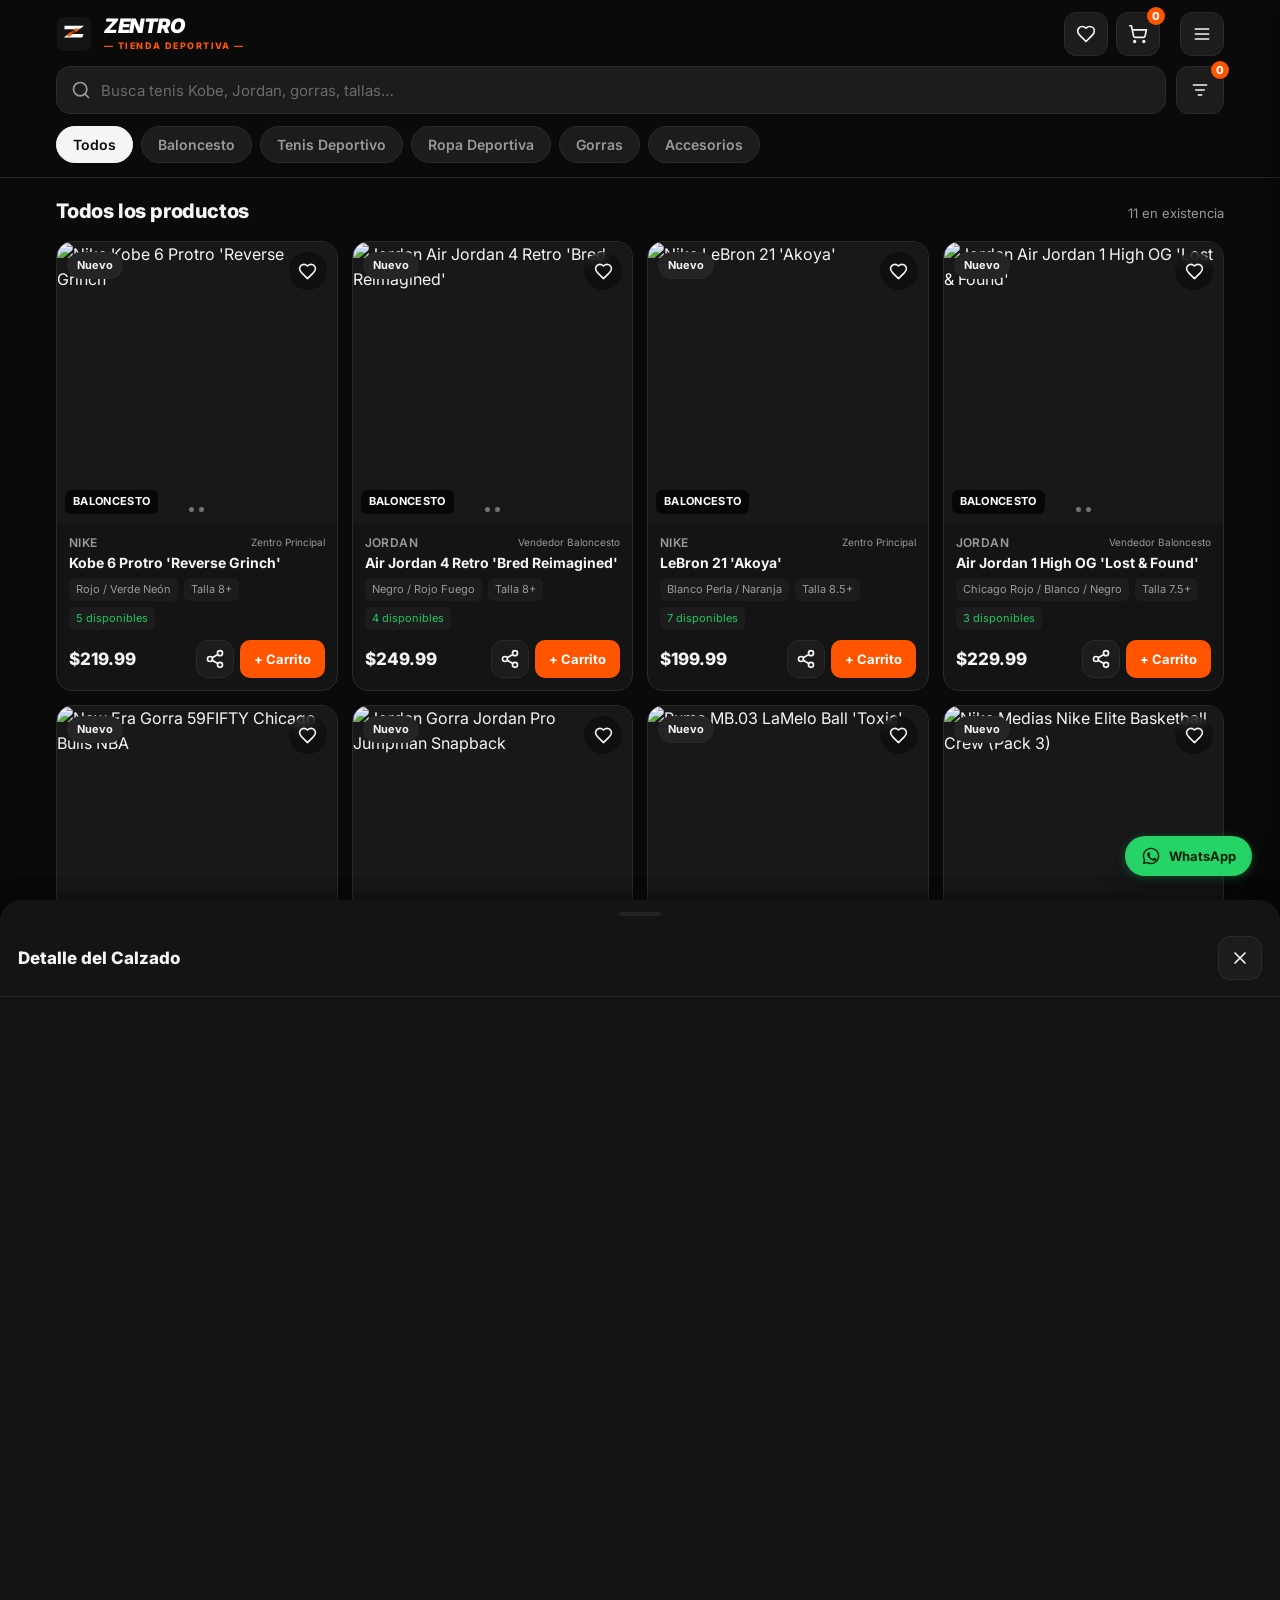
==== index.html @ 50f33f51 "Add files via upload" ====
<!DOCTYPE html>
<html lang="es" class="bg-background">
  <head>
    <meta charset="UTF-8" />
    <meta name="viewport" content="width=device-width, initial-scale=1, viewport-fit=cover" />
    <meta name="theme-color" content="#0a0a0a" />
    <meta name="description" content="ZENTRO - Tienda Deportiva oficial. Tenis de baloncesto, tenis deportivos, gorras originales y ropa atlética." />
    <title>ZENTRO · Tienda Deportiva</title>

    <link rel="manifest" href="manifest.json" />
    <link rel="apple-touch-icon" href="icons/icon-192.png" />
    <link rel="preconnect" href="https://fonts.googleapis.com" />
    <link rel="preconnect" href="https://fonts.gstatic.com" crossorigin />
    <link
      href="https://fonts.googleapis.com/css2?family=Inter:wght@400;500;600;700;800;900&display=swap"
      rel="stylesheet"
    />
    <link rel="stylesheet" href="css/styles.css" />
  </head>
  <body>
    <!-- ===================== HEADER ===================== -->
    <header class="header">
      <div class="header__top">
        <!-- Logo ZENTRO con icono Z de baloncesto -->
        <a class="logo-zentro" href="index.html" aria-label="ZENTRO Inicio">
          <div class="logo-zentro-icon">
            <svg width="34" height="34" viewBox="0 0 100 100">
              <rect width="100" height="100" rx="18" fill="#141414"/>
              <path d="M 22 26 L 80 26 L 46 50 L 78 50 L 74 60 L 20 60 L 52 36 L 22 36 Z" fill="#ffffff" />
              <path d="M 36 58 L 68 34 L 54 34 L 28 54 Z" fill="#ff5500" />
              <circle cx="48" cy="44" r="5" fill="none" stroke="#000" stroke-width="1.8"/>
              <line x1="43" y1="44" x2="53" y2="44" stroke="#000" stroke-width="1.8"/>
            </svg>
          </div>
          <div class="logo-zentro-text">
            <span class="logo-zentro-title">ZENTRO</span>
            <span class="logo-zentro-sub">— TIENDA DEPORTIVA —</span>
          </div>
        </a>

        <div class="header__spacer"></div>

        <!-- Accesos visibles en desktop -->
        <div class="desktop-actions">
          <button class="icon-btn" data-open="favorites" aria-label="Favoritos">
            <svg viewBox="0 0 24 24" fill="none" stroke="currentColor" stroke-width="2" stroke-linecap="round" stroke-linejoin="round"><path d="M19 14c1.49-1.46 3-3.21 3-5.5A5.5 5.5 0 0 0 16.5 3c-1.76 0-3 .5-4.5 2-1.5-1.5-2.74-2-4.5-2A5.5 5.5 0 0 0 2 8.5c0 2.29 1.5 4.04 3 5.5l7 7Z"/></svg>
          </button>
          <button class="icon-btn" data-open="cart" aria-label="Carrito" style="position:relative">
            <svg viewBox="0 0 24 24" fill="none" stroke="currentColor" stroke-width="2" stroke-linecap="round" stroke-linejoin="round"><circle cx="8" cy="21" r="1"/><circle cx="19" cy="21" r="1"/><path d="M2.05 2.05h2l2.66 12.42a2 2 0 0 0 2 1.58h9.78a2 2 0 0 0 1.95-1.57l1.65-7.43H5.12"/></svg>
            <span class="badge-count" data-cart-badge hidden>0</span>
          </button>
        </div>
        <button class="icon-btn" data-open="menu" aria-label="Abrir menú" style="margin-left:8px">
          <svg viewBox="0 0 24 24" fill="none" stroke="currentColor" stroke-width="2" stroke-linecap="round"><path d="M4 6h16M4 12h16M4 18h16"/></svg>
        </button>
      </div>

      <!-- Buscador + filtros -->
      <div class="search">
        <div class="search__box">
          <svg viewBox="0 0 24 24" fill="none" stroke="currentColor" stroke-width="2" stroke-linecap="round"><circle cx="11" cy="11" r="8"/><path d="m21 21-4.3-4.3"/></svg>
          <input
            id="search-input"
            type="search"
            placeholder="Busca tenis Kobe, Jordan, gorras, tallas…"
            autocomplete="off"
          />
        </div>
        <button class="icon-btn filter-btn" data-open="filters" aria-label="Filtros">
          <svg viewBox="0 0 24 24" fill="none" stroke="currentColor" stroke-width="2" stroke-linecap="round" stroke-linejoin="round"><path d="M4 6h16M7 12h10M10 18h4"/></svg>
          <span class="badge-count" data-filter-badge hidden>0</span>
        </button>
      </div>

      <!-- Categorías horizontales -->
      <nav class="categories hide-scroll" id="categories" aria-label="Categorías"></nav>
    </header>

    <!-- ===================== CONTENIDO ===================== -->
    <main class="main">
      <!-- Vista: catálogo -->
      <section class="view active" id="view-home">
        <div class="section-head">
          <h2 id="grid-title">Todos los productos</h2>
          <span class="count" id="grid-count"></span>
        </div>
        <div class="grid" id="product-grid"></div>
      </section>

      <!-- Vista: favoritos -->
      <section class="view" id="view-favorites">
        <div class="section-head"><h2>Tus favoritos</h2></div>
        <div class="grid" id="favorites-grid"></div>
      </section>

      <!-- Vista: contacto / perfil -->
      <section class="view" id="view-profile">
        <div class="page-info">
          <h2>Atención al Cliente</h2>
          <p>En ZENTRO coordinas tus pedidos y consultas directamente con nuestros vendedores autorizados por WhatsApp.</p>
          <div class="side-menu__profile" style="border:1px solid var(--border);border-radius:var(--radius);margin-top:20px">
            <span class="avatar"><svg viewBox="0 0 24 24" fill="none" stroke="currentColor" stroke-width="2"><circle cx="12" cy="8" r="4"/><path d="M4 20c0-4 3.5-6 8-6s8 2 8 6"/></svg></span>
            <div><b>ZENTRO Oficial</b><br /><small style="color:var(--text-muted)">Atención inmediata</small></div>
          </div>
          <div style="margin-top:20px">
            <button class="btn-whatsapp" id="profile-direct-wa" style="width:100%">
              <svg viewBox="0 0 24 24"><path d="M12.04 2C6.58 2 2.13 6.45 2.13 11.91C2.13 13.66 2.59 15.36 3.45 16.86L2.05 22L7.3 20.62C8.75 21.41 10.38 21.83 12.04 21.83C17.5 21.83 21.95 17.38 21.95 11.92C21.95 9.27 20.92 6.78 19.05 4.91C17.18 3.03 14.69 2 12.04 2M12.05 3.67C14.25 3.67 16.31 4.53 17.87 6.09C19.42 7.65 20.28 9.72 20.28 11.92C20.28 16.46 16.58 20.15 12.04 20.15C10.56 20.15 9.11 19.76 7.85 19L7.55 18.83L4.43 19.65L5.26 16.61L5.06 16.29C4.24 14.99 3.8 13.47 3.8 11.91C3.81 7.37 7.5 3.67 12.05 3.67M9.05 7.42C8.86 7.42 8.56 7.49 8.31 7.76C8.06 8.04 7.34 8.71 7.34 10.07C7.34 11.43 8.33 12.75 8.47 12.94C8.61 13.12 10.42 15.92 13.18 17.11C13.84 17.4 14.35 17.57 14.75 17.7C15.41 17.91 16.02 17.88 16.5 17.81C17.03 17.73 18.14 17.14 18.37 16.49C18.6 15.84 18.6 15.29 18.53 15.17C18.46 15.05 18.27 14.99 17.99 14.85C17.71 14.71 16.34 14.04 16.09 13.95C15.84 13.86 15.65 13.81 15.46 14.09C15.27 14.37 14.74 14.99 14.58 15.17C14.42 15.36 14.26 15.38 13.98 15.24C13.7 15.1 12.8 14.81 11.74 13.86C10.91 13.12 10.35 12.21 10.21 11.93C10.07 11.65 10.2 11.5 10.34 11.36C10.46 11.24 10.61 11.04 10.75 10.88C10.89 10.72 10.94 10.6 11.03 10.42C11.12 10.24 11.07 10.07 11.01 9.93C10.94 9.79 10.39 8.44 10.15 7.89C9.93 7.35 9.7 7.42 9.53 7.41C9.37 7.41 9.21 7.42 9.05 7.42Z"/></svg>
              Escribir al WhatsApp Principal
            </button>
          </div>
        </div>
      </section>

      <!-- Vista: página informativa -->
      <section class="view" id="view-page">
        <div class="page-info" id="page-content"></div>
      </section>
    </main>

    <!-- Botón flotante de WhatsApp -->
    <a href="#" class="whatsapp-float" id="global-wa-float" aria-label="Escribir por WhatsApp">
      <svg viewBox="0 0 24 24"><path d="M12.04 2C6.58 2 2.13 6.45 2.13 11.91C2.13 13.66 2.59 15.36 3.45 16.86L2.05 22L7.3 20.62C8.75 21.41 10.38 21.83 12.04 21.83C17.5 21.83 21.95 17.38 21.95 11.92C21.95 9.27 20.92 6.78 19.05 4.91C17.18 3.03 14.69 2 12.04 2M12.05 3.67C14.25 3.67 16.31 4.53 17.87 6.09C19.42 7.65 20.28 9.72 20.28 11.92C20.28 16.46 16.58 20.15 12.04 20.15C10.56 20.15 9.11 19.76 7.85 19L7.55 18.83L4.43 19.65L5.26 16.61L5.06 16.29C4.24 14.99 3.8 13.47 3.8 11.91C3.81 7.37 7.5 3.67 12.05 3.67M9.05 7.42C8.86 7.42 8.56 7.49 8.31 7.76C8.06 8.04 7.34 8.71 7.34 10.07C7.34 11.43 8.33 12.75 8.47 12.94C8.61 13.12 10.42 15.92 13.18 17.11C13.84 17.4 14.35 17.57 14.75 17.7C15.41 17.91 16.02 17.88 16.5 17.81C17.03 17.73 18.14 17.14 18.37 16.49C18.6 15.84 18.6 15.29 18.53 15.17C18.46 15.05 18.27 14.99 17.99 14.85C17.71 14.71 16.34 14.04 16.09 13.95C15.84 13.86 15.65 13.81 15.46 14.09C15.27 14.37 14.74 14.99 14.58 15.17C14.42 15.36 14.26 15.38 13.98 15.24C13.7 15.1 12.8 14.81 11.74 13.86C10.91 13.12 10.35 12.21 10.21 11.93C10.07 11.65 10.2 11.5 10.34 11.36C10.46 11.24 10.61 11.04 10.75 10.88C10.89 10.72 10.94 10.6 11.03 10.42C11.12 10.24 11.07 10.07 11.01 9.93C10.94 9.79 10.39 8.44 10.15 7.89C9.93 7.35 9.7 7.42 9.53 7.41C9.37 7.41 9.21 7.42 9.05 7.42Z"/></svg>
      <span>WhatsApp</span>
    </a>

    <!-- ===================== BOTTOM NAV (móvil) ===================== -->
    <nav class="bottom-nav" aria-label="Navegación inferior">
      <button class="active" data-nav="home"><svg viewBox="0 0 24 24" fill="none" stroke="currentColor" stroke-width="2" stroke-linecap="round" stroke-linejoin="round"><path d="m3 10 9-7 9 7v9a2 2 0 0 1-2 2H5a2 2 0 0 1-2-2Z"/><path d="M9 21V12h6v9"/></svg>Inicio</button>
      <button data-nav="favorites"><svg viewBox="0 0 24 24" fill="none" stroke="currentColor" stroke-width="2" stroke-linecap="round" stroke-linejoin="round"><path d="M19 14c1.49-1.46 3-3.21 3-5.5A5.5 5.5 0 0 0 16.5 3c-1.76 0-3 .5-4.5 2-1.5-1.5-2.74-2-4.5-2A5.5 5.5 0 0 0 2 8.5c0 2.29 1.5 4.04 3 5.5l7 7Z"/></svg>Favoritos</button>
      <button data-nav="cart" style="position:relative"><svg viewBox="0 0 24 24" fill="none" stroke="currentColor" stroke-width="2" stroke-linecap="round" stroke-linejoin="round"><circle cx="8" cy="21" r="1"/><circle cx="19" cy="21" r="1"/><path d="M2.05 2.05h2l2.66 12.42a2 2 0 0 0 2 1.58h9.78a2 2 0 0 0 1.95-1.57l1.65-7.43H5.12"/></svg>Carrito<span class="badge-count" data-cart-badge hidden>0</span></button>
      <button data-nav="profile"><svg viewBox="0 0 24 24" fill="none" stroke="currentColor" stroke-width="2" stroke-linecap="round" stroke-linejoin="round"><circle cx="12" cy="8" r="4"/><path d="M4 20c0-4 3.5-6 8-6s8 2 8 6"/></svg>Contacto</button>
      <button data-nav="menu"><svg viewBox="0 0 24 24" fill="none" stroke="currentColor" stroke-width="2" stroke-linecap="round"><path d="M4 6h16M4 12h16M4 18h16"/></svg>Más</button>
    </nav>

    <!-- ===================== OVERLAY + PANELES ===================== -->
    <div class="overlay" data-overlay></div>

    <!-- Menú lateral -->
    <aside class="drawer drawer--left" id="drawer-menu" aria-label="Menú lateral">
      <div class="side-menu__profile">
        <span class="avatar" style="background:#000;border:1px solid var(--border)">
          <svg width="24" height="24" viewBox="0 0 100 100">
            <path d="M 22 26 L 80 26 L 46 50 L 78 50 L 74 60 L 20 60 L 52 36 L 22 36 Z" fill="#ffffff" />
            <path d="M 36 58 L 68 34 L 54 34 L 28 54 Z" fill="#ff5500" />
          </svg>
        </span>
        <div><b>ZENTRO</b><br /><small style="color:var(--text-muted)">Tienda Deportiva Original</small></div>
      </div>
      <ul class="side-menu__list" id="side-menu-list"></ul>
    </aside>

    <!-- Carrito -->
    <aside class="drawer drawer--right" id="drawer-cart" aria-label="Carrito">
      <div class="panel-head">
        <h3>Tu Carrito</h3>
        <button class="icon-btn" data-close aria-label="Cerrar"><svg viewBox="0 0 24 24" fill="none" stroke="currentColor" stroke-width="2" stroke-linecap="round"><path d="M18 6 6 18M6 6l12 12"/></svg></button>
      </div>
      <div class="panel-body" id="cart-body"></div>
      <div class="panel-foot" style="flex-direction:column;gap:12px" id="cart-foot" hidden>
        <div class="cart-total"><span>Total</span><span id="cart-total">$0.00</span></div>
        <button class="btn-whatsapp" style="width:100%" id="checkout-btn">
          <svg viewBox="0 0 24 24"><path d="M12.04 2C6.58 2 2.13 6.45 2.13 11.91C2.13 13.66 2.59 15.36 3.45 16.86L2.05 22L7.3 20.62C8.75 21.41 10.38 21.83 12.04 21.83C17.5 21.83 21.95 17.38 21.95 11.92C21.95 9.27 20.92 6.78 19.05 4.91C17.18 3.03 14.69 2 12.04 2M12.05 3.67C14.25 3.67 16.31 4.53 17.87 6.09C19.42 7.65 20.28 9.72 20.28 11.92C20.28 16.46 16.58 20.15 12.04 20.15C10.56 20.15 9.11 19.76 7.85 19L7.55 18.83L4.43 19.65L5.26 16.61L5.06 16.29C4.24 14.99 3.8 13.47 3.8 11.91C3.81 7.37 7.5 3.67 12.05 3.67M9.05 7.42C8.86 7.42 8.56 7.49 8.31 7.76C8.06 8.04 7.34 8.71 7.34 10.07C7.34 11.43 8.33 12.75 8.47 12.94C8.61 13.12 10.42 15.92 13.18 17.11C13.84 17.4 14.35 17.57 14.75 17.7C15.41 17.91 16.02 17.88 16.5 17.81C17.03 17.73 18.14 17.14 18.37 16.49C18.6 15.84 18.6 15.29 18.53 15.17C18.46 15.05 18.27 14.99 17.99 14.85C17.71 14.71 16.34 14.04 16.09 13.95C15.84 13.86 15.65 13.81 15.46 14.09C15.27 14.37 14.74 14.99 14.58 15.17C14.42 15.36 14.26 15.38 13.98 15.24C13.7 15.1 12.8 14.81 11.74 13.86C10.91 13.12 10.35 12.21 10.21 11.93C10.07 11.65 10.2 11.5 10.34 11.36C10.46 11.24 10.61 11.04 10.75 10.88C10.89 10.72 10.94 10.6 11.03 10.42C11.12 10.24 11.07 10.07 11.01 9.93C10.94 9.79 10.39 8.44 10.15 7.89C9.93 7.35 9.7 7.42 9.53 7.41C9.37 7.41 9.21 7.42 9.05 7.42Z"/></svg>
          Pedir por WhatsApp
        </button>
      </div>
    </aside>

    <!-- ===================== SHEET CHECKOUT WHATSAPP ===================== -->
    <section class="sheet" id="sheet-checkout" aria-label="Confirmar pedido por WhatsApp" style="height:90vh">
      <div class="sheet__handle"></div>
      <div class="panel-head">
        <h3>Finalizar pedido por WhatsApp</h3>
        <button class="icon-btn" data-close aria-label="Cerrar"><svg viewBox="0 0 24 24" fill="none" stroke="currentColor" stroke-width="2" stroke-linecap="round"><path d="M18 6 6 18M6 6l12 12"/></svg></button>
      </div>
      <div class="panel-body checkout-modal">
        <p style="color:var(--text-muted);font-size:13px;margin-bottom:16px">
          Se abrirá el WhatsApp del vendedor asignado con el detalle del tenis, tu talla y el precio total.
        </p>

        <!-- Resumen del pedido -->
        <div class="checkout-summary-box" id="checkout-summary-box"></div>

        <!-- Datos del cliente -->
        <div class="checkout-section">
          <h4>Tu Nombre Completo</h4>
          <input class="checkout-input" id="checkout-customer-name" placeholder="Ej. Carlos Martínez" />
        </div>

        <!-- Método de entrega -->
        <div class="checkout-section">
          <h4>Método de Entrega</h4>
          <div class="checkout-radio-group">
            <div class="checkout-radio-card active" data-delivery="Envío a domicilio">
              <b>🚚 Envío a domicilio</b>
              <small>Recíbelo en tu dirección</small>
            </div>
            <div class="checkout-radio-card" data-delivery="Retiro en persona">
              <b>📍 Recoger en persona</b>
              <small>Punto acordado</small>
            </div>
          </div>
        </div>

        <!-- Dirección de entrega -->
        <div class="checkout-section" id="checkout-address-section">
          <h4>Dirección o Ciudad de Entrega</h4>
          <input class="checkout-input" id="checkout-customer-address" placeholder="Ej. Santo Domingo, Sector..." />
        </div>

        <!-- Método de pago -->
        <div class="checkout-section">
          <h4>Método de Pago Preferido</h4>
          <div class="checkout-radio-group">
            <div class="checkout-radio-card active" data-payment="Transferencia / Depósito bancario">
              <b>🏦 Transferencia</b>
              <small>El vendedor te envía cuenta</small>
            </div>
            <div class="checkout-radio-card" data-payment="Efectivo al recibir">
              <b>💵 Efectivo</b>
              <small>Al momento de la entrega</small>
            </div>
          </div>
        </div>

        <!-- Notas adicionales -->
        <div class="checkout-section">
          <h4>Notas o Preguntas para el Vendedor</h4>
          <input class="checkout-input" id="checkout-customer-notes" placeholder="Ej. ¿Tienen disponible para entrega hoy?" />
        </div>

        <!-- Botones de acción -->
        <div style="display:flex;flex-direction:column;gap:10px;margin-top:20px">
          <button class="btn-whatsapp" style="width:100%" id="confirm-whatsapp-order-btn">
            <svg viewBox="0 0 24 24"><path d="M12.04 2C6.58 2 2.13 6.45 2.13 11.91C2.13 13.66 2.59 15.36 3.45 16.86L2.05 22L7.3 20.62C8.75 21.41 10.38 21.83 12.04 21.83C17.5 21.83 21.95 17.38 21.95 11.92C21.95 9.27 20.92 6.78 19.05 4.91C17.18 3.03 14.69 2 12.04 2M12.05 3.67C14.25 3.67 16.31 4.53 17.87 6.09C19.42 7.65 20.28 9.72 20.28 11.92C20.28 16.46 16.58 20.15 12.04 20.15C10.56 20.15 9.11 19.76 7.85 19L7.55 18.83L4.43 19.65L5.26 16.61L5.06 16.29C4.24 14.99 3.8 13.47 3.8 11.91C3.81 7.37 7.5 3.67 12.05 3.67M9.05 7.42C8.86 7.42 8.56 7.49 8.31 7.76C8.06 8.04 7.34 8.71 7.34 10.07C7.34 11.43 8.33 12.75 8.47 12.94C8.61 13.12 10.42 15.92 13.18 17.11C13.84 17.4 14.35 17.57 14.75 17.7C15.41 17.91 16.02 17.88 16.5 17.81C17.03 17.73 18.14 17.14 18.37 16.49C18.6 15.84 18.6 15.29 18.53 15.17C18.46 15.05 18.27 14.99 17.99 14.85C17.71 14.71 16.34 14.04 16.09 13.95C15.84 13.86 15.65 13.81 15.46 14.09C15.27 14.37 14.74 14.99 14.58 15.17C14.42 15.36 14.26 15.38 13.98 15.24C13.7 15.1 12.8 14.81 11.74 13.86C10.91 13.12 10.35 12.21 10.21 11.93C10.07 11.65 10.2 11.5 10.34 11.36C10.46 11.24 10.61 11.04 10.75 10.88C10.89 10.72 10.94 10.6 11.03 10.42C11.12 10.24 11.07 10.07 11.01 9.93C10.94 9.79 10.39 8.44 10.15 7.89C9.93 7.35 9.7 7.42 9.53 7.41C9.37 7.41 9.21 7.42 9.05 7.42Z"/></svg>
            Abrir chat y Enviar Pedido a WhatsApp
          </button>
          <button class="btn-ghost" style="width:100%" id="quick-whatsapp-order-btn">
            Saltar formulario e ir directo a WhatsApp
          </button>
        </div>
      </div>
    </section>

    <!-- Filtros -->
    <section class="sheet" id="sheet-filters" aria-label="Filtros">
      <div class="sheet__handle"></div>
      <div class="panel-head">
        <h3>Filtros y orden</h3>
        <button class="icon-btn" data-close aria-label="Cerrar"><svg viewBox="0 0 24 24" fill="none" stroke="currentColor" stroke-width="2" stroke-linecap="round"><path d="M18 6 6 18M6 6l12 12"/></svg></button>
      </div>
      <div class="panel-body" id="filters-body"></div>
      <div class="panel-foot">
        <button class="btn-ghost" style="flex:1" id="clear-filters">Limpiar</button>
        <button class="btn-accent" style="flex:2" id="apply-filters">Ver resultados</button>
      </div>
    </section>

    <!-- Detalle de producto -->
    <section class="sheet" id="sheet-product" aria-label="Detalle del producto" style="height:92vh">
      <div class="sheet__handle"></div>
      <div class="panel-head">
        <h3>Detalle del Calzado</h3>
        <button class="icon-btn" data-close aria-label="Cerrar"><svg viewBox="0 0 24 24" fill="none" stroke="currentColor" stroke-width="2" stroke-linecap="round"><path d="M18 6 6 18M6 6l12 12"/></svg></button>
      </div>
      <div class="panel-body product-detail" id="product-detail" style="padding:0"></div>
    </section>

    <!-- Toast -->
    <div class="toast" id="toast"></div>

    <!-- Firebase SDK (Firestore en tiempo real) -->
    <script src="https://www.gstatic.com/firebasejs/10.12.0/firebase-app-compat.js"></script>
    <script src="https://www.gstatic.com/firebasejs/10.12.0/firebase-firestore-compat.js"></script>
    <script src="js/firebase.js"></script>
    <script src="js/data.js"></script>
    <script src="js/store.js"></script>
    <script src="js/app.js"></script>
  </body>
</html>
---- css/styles.css ----
/* ============================================================
   SportShop - Estilos principales
   Diseño: dark mode, mobile first, premium.
   Paleta: negro / blanco / gris + verde (solo acciones clave).
   ============================================================ */

/* -------------------- Tokens -------------------- */
:root {
  --bg: #0a0a0a;
  --surface: #141414;
  --surface-2: #1c1c1c;
  --surface-3: #242424;
  --border: #2a2a2a;
  --text: #f5f5f5;
  --text-muted: #9a9a9a;
  --text-dim: #6b6b6b;
  --accent: #22c55e;
  --accent-hover: #16a34a;
  --accent-ink: #04140a;
  --danger: #ef4444;
  --radius: 16px;
  --radius-sm: 10px;
  --shadow: 0 10px 30px rgba(0, 0, 0, 0.45);
  --header-h: 116px;
  --nav-h: 64px;
  --ease: cubic-bezier(0.22, 1, 0.36, 1);
}

/* -------------------- Reset -------------------- */
* {
  margin: 0;
  padding: 0;
  box-sizing: border-box;
}

html {
  background: var(--bg);
  -webkit-tap-highlight-color: transparent;
}

body {
  font-family: "Inter", system-ui, -apple-system, sans-serif;
  background: var(--bg);
  color: var(--text);
  line-height: 1.55;
  min-height: 100vh;
  overflow-x: hidden;
}

img {
  display: block;
  max-width: 100%;
}

button {
  font-family: inherit;
  cursor: pointer;
  border: none;
  background: none;
  color: inherit;
}

input,
select {
  font-family: inherit;
}

ul {
  list-style: none;
}

::-webkit-scrollbar {
  width: 8px;
  height: 8px;
}
::-webkit-scrollbar-thumb {
  background: var(--surface-3);
  border-radius: 8px;
}

/* -------------------- Utilidades -------------------- */
.hide-scroll {
  scrollbar-width: none;
}
.hide-scroll::-webkit-scrollbar {
  display: none;
}

.btn-accent {
  background: var(--accent);
  color: var(--accent-ink);
  font-weight: 700;
  border-radius: var(--radius-sm);
  padding: 14px 18px;
  transition: background 0.2s var(--ease), transform 0.1s var(--ease);
}
.btn-accent:hover {
  background: var(--accent-hover);
}
.btn-accent:active {
  transform: scale(0.98);
}

.btn-ghost {
  background: var(--surface-2);
  color: var(--text);
  border: 1px solid var(--border);
  border-radius: var(--radius-sm);
  padding: 13px 18px;
  font-weight: 600;
  transition: background 0.2s var(--ease);
}
.btn-ghost:hover {
  background: var(--surface-3);
}

.icon-btn {
  display: grid;
  place-items: center;
  width: 44px;
  height: 44px;
  border-radius: 12px;
  background: var(--surface-2);
  border: 1px solid var(--border);
  color: var(--text);
  transition: background 0.2s var(--ease);
}
.icon-btn:hover {
  background: var(--surface-3);
}
.icon-btn svg {
  width: 20px;
  height: 20px;
}

.badge-count {
  position: absolute;
  top: -6px;
  right: -6px;
  min-width: 18px;
  height: 18px;
  padding: 0 5px;
  background: var(--accent);
  color: var(--accent-ink);
  font-size: 11px;
  font-weight: 800;
  border-radius: 999px;
  display: grid;
  place-items: center;
}

/* -------------------- Header -------------------- */
.header {
  position: sticky;
  top: 0;
  z-index: 40;
  background: rgba(10, 10, 10, 0.9);
  backdrop-filter: blur(14px);
  border-bottom: 1px solid var(--border);
}
.header__top {
  display: flex;
  align-items: center;
  gap: 12px;
  padding: 12px 16px 10px;
}
.logo {
  display: flex;
  align-items: center;
  gap: 8px;
  font-weight: 800;
  letter-spacing: -0.02em;
  font-size: 19px;
}
.logo__mark {
  width: 30px;
  height: 30px;
  border-radius: 8px;
  background: var(--accent);
  display: grid;
  place-items: center;
}
.logo__mark svg {
  width: 18px;
  height: 18px;
  color: var(--accent-ink);
}
.logo span b {
  color: var(--accent);
}
.header__spacer {
  flex: 1;
}

.search {
  display: flex;
  align-items: center;
  gap: 10px;
  padding: 0 16px 12px;
}
.search__box {
  flex: 1;
  display: flex;
  align-items: center;
  gap: 10px;
  background: var(--surface-2);
  border: 1px solid var(--border);
  border-radius: 14px;
  padding: 0 14px;
  height: 48px;
  transition: border-color 0.2s var(--ease);
}
.search__box:focus-within {
  border-color: var(--accent);
}
.search__box svg {
  width: 20px;
  height: 20px;
  color: var(--text-muted);
  flex-shrink: 0;
}
.search__box input {
  flex: 1;
  background: none;
  border: none;
  color: var(--text);
  font-size: 15px;
  outline: none;
}
.search__box input::placeholder {
  color: var(--text-dim);
}
.filter-btn {
  position: relative;
  height: 48px;
  width: 48px;
  flex-shrink: 0;
}

/* -------------------- Categorías -------------------- */
.categories {
  display: flex;
  gap: 8px;
  overflow-x: auto;
  padding: 0 16px 14px;
}
.chip {
  flex-shrink: 0;
  padding: 9px 16px;
  border-radius: 999px;
  background: var(--surface-2);
  border: 1px solid var(--border);
  color: var(--text-muted);
  font-size: 14px;
  font-weight: 600;
  white-space: nowrap;
  transition: all 0.2s var(--ease);
}
.chip.active {
  background: var(--text);
  color: #0a0a0a;
  border-color: var(--text);
}

/* -------------------- Layout principal -------------------- */
.main {
  padding: 18px 16px calc(var(--nav-h) + 32px);
  max-width: 1200px;
  margin: 0 auto;
}
.section-head {
  display: flex;
  align-items: baseline;
  justify-content: space-between;
  margin-bottom: 14px;
}
.section-head h2 {
  font-size: 20px;
  font-weight: 800;
  letter-spacing: -0.01em;
}
.section-head .count {
  color: var(--text-muted);
  font-size: 13px;
}

/* -------------------- Grid de productos -------------------- */
.grid {
  display: grid;
  grid-template-columns: repeat(2, 1fr);
  gap: 14px;
}

.card {
  background: var(--surface);
  border: 1px solid var(--border);
  border-radius: var(--radius);
  overflow: hidden;
  transition: transform 0.25s var(--ease), border-color 0.25s var(--ease);
  animation: fade-up 0.45s var(--ease) both;
}
.card:hover {
  transform: translateY(-4px);
  border-color: #3a3a3a;
}
.card__media {
  position: relative;
  aspect-ratio: 1 / 1;
  background: var(--surface-2);
  overflow: hidden;
}
.card__track {
  display: flex;
  height: 100%;
  scroll-snap-type: x mandatory;
  overflow-x: auto;
}
.card__track > * {
  flex: 0 0 100%;
  scroll-snap-align: center;
}
.card__fav {
  position: absolute;
  top: 10px;
  right: 10px;
  width: 38px;
  height: 38px;
  border-radius: 999px;
  background: rgba(10, 10, 10, 0.55);
  backdrop-filter: blur(6px);
  display: grid;
  place-items: center;
  z-index: 2;
}
.card__fav svg {
  width: 19px;
  height: 19px;
  color: var(--text);
  transition: color 0.2s var(--ease);
}
.card__fav.active svg {
  color: var(--accent);
  fill: var(--accent);
}
.card__tag {
  position: absolute;
  top: 10px;
  left: 10px;
  z-index: 2;
  font-size: 11px;
  font-weight: 700;
  padding: 4px 9px;
  border-radius: 999px;
  background: var(--surface-3);
  color: var(--text);
  border: 1px solid var(--border);
}
.card__tag.used {
  color: var(--text-muted);
}
.card__dots {
  position: absolute;
  bottom: 10px;
  left: 0;
  right: 0;
  display: flex;
  gap: 5px;
  justify-content: center;
  z-index: 2;
}
.card__dots i {
  width: 5px;
  height: 5px;
  border-radius: 999px;
  background: rgba(255, 255, 255, 0.4);
}
.card__body {
  padding: 12px;
}
.card__brand {
  font-size: 12px;
  color: var(--text-muted);
  font-weight: 600;
  text-transform: uppercase;
  letter-spacing: 0.04em;
}
.card__model {
  font-size: 14px;
  font-weight: 700;
  margin: 2px 0 6px;
  line-height: 1.3;
  min-height: 36px;
}
.card__meta {
  display: flex;
  gap: 6px;
  flex-wrap: wrap;
  margin-bottom: 10px;
}
.card__meta small {
  font-size: 11px;
  color: var(--text-muted);
  background: var(--surface-2);
  padding: 3px 7px;
  border-radius: 6px;
}
.card__foot {
  display: flex;
  align-items: center;
  justify-content: space-between;
  gap: 8px;
}
.card__price {
  font-size: 17px;
  font-weight: 800;
}
.card__actions {
  display: flex;
  gap: 6px;
}
.card__actions .icon-btn {
  width: 38px;
  height: 38px;
}
.card__buy {
  background: var(--accent);
  color: var(--accent-ink);
  font-weight: 700;
  font-size: 13px;
  border-radius: 10px;
  padding: 9px 14px;
  transition: background 0.2s var(--ease);
}
.card__buy:hover {
  background: var(--accent-hover);
}
.stock-out {
  color: var(--danger);
  font-size: 11px;
  font-weight: 700;
}

.empty {
  text-align: center;
  padding: 60px 20px;
  color: var(--text-muted);
}
.empty svg {
  width: 46px;
  height: 46px;
  margin-bottom: 12px;
  color: var(--text-dim);
}

/* -------------------- Bottom nav (móvil) -------------------- */
.bottom-nav {
  position: fixed;
  bottom: 0;
  left: 0;
  right: 0;
  z-index: 45;
  height: var(--nav-h);
  display: flex;
  background: rgba(15, 15, 15, 0.96);
  backdrop-filter: blur(14px);
  border-top: 1px solid var(--border);
}
.bottom-nav button {
  flex: 1;
  display: flex;
  flex-direction: column;
  align-items: center;
  justify-content: center;
  gap: 3px;
  color: var(--text-dim);
  font-size: 10px;
  font-weight: 600;
  position: relative;
  transition: color 0.2s var(--ease);
}
.bottom-nav button svg {
  width: 22px;
  height: 22px;
}
.bottom-nav button.active {
  color: var(--text);
}
.bottom-nav .badge-count {
  top: 6px;
  right: 22%;
}

/* -------------------- Overlays (drawer / sheet / modal) -------------------- */
.overlay {
  position: fixed;
  inset: 0;
  z-index: 60;
  background: rgba(0, 0, 0, 0.6);
  opacity: 0;
  visibility: hidden;
  transition: opacity 0.3s var(--ease), visibility 0.3s var(--ease);
}
.overlay.open {
  opacity: 1;
  visibility: visible;
}

.drawer {
  position: fixed;
  top: 0;
  bottom: 0;
  z-index: 65;
  width: min(88%, 380px);
  background: var(--surface);
  transition: transform 0.35s var(--ease);
  display: flex;
  flex-direction: column;
}
.drawer--left {
  left: 0;
  transform: translateX(-100%);
  border-right: 1px solid var(--border);
}
.drawer--right {
  right: 0;
  width: min(94%, 440px);
  transform: translateX(100%);
  border-left: 1px solid var(--border);
}
.drawer.open {
  transform: translateX(0);
}

.sheet {
  position: fixed;
  left: 0;
  right: 0;
  bottom: 0;
  z-index: 65;
  max-height: 88vh;
  background: var(--surface);
  border-radius: 22px 22px 0 0;
  transform: translateY(100%);
  transition: transform 0.4s var(--ease);
  display: flex;
  flex-direction: column;
}
.sheet.open {
  transform: translateY(0);
}
.sheet__handle {
  width: 42px;
  height: 4px;
  border-radius: 999px;
  background: var(--surface-3);
  margin: 12px auto 4px;
}

.panel-head {
  display: flex;
  align-items: center;
  justify-content: space-between;
  padding: 16px 18px;
  border-bottom: 1px solid var(--border);
}
.panel-head h3 {
  font-size: 17px;
  font-weight: 800;
}
.panel-body {
  padding: 18px;
  overflow-y: auto;
  flex: 1;
}
.panel-foot {
  padding: 16px 18px;
  border-top: 1px solid var(--border);
  display: flex;
  gap: 10px;
}

/* -------------------- Menú lateral -------------------- */
.side-menu__profile {
  padding: 22px 18px;
  border-bottom: 1px solid var(--border);
  display: flex;
  align-items: center;
  gap: 12px;
}
.avatar {
  width: 46px;
  height: 46px;
  border-radius: 999px;
  background: var(--surface-3);
  display: grid;
  place-items: center;
  color: var(--text-muted);
}
.avatar svg {
  width: 24px;
  height: 24px;
}
.side-menu__list {
  padding: 10px 0;
  overflow-y: auto;
  flex: 1;
}
.side-menu__list li a {
  display: flex;
  align-items: center;
  gap: 12px;
  padding: 14px 20px;
  color: var(--text);
  text-decoration: none;
  font-weight: 600;
  font-size: 15px;
  transition: background 0.2s var(--ease);
}
.side-menu__list li a:hover {
  background: var(--surface-2);
}
.side-menu__list .divider {
  height: 1px;
  background: var(--border);
  margin: 8px 20px;
}

/* -------------------- Filtros -------------------- */
.filter-group {
  margin-bottom: 22px;
}
.filter-group > label {
  display: block;
  font-size: 13px;
  font-weight: 700;
  color: var(--text-muted);
  text-transform: uppercase;
  letter-spacing: 0.05em;
  margin-bottom: 10px;
}
.filter-options {
  display: flex;
  flex-wrap: wrap;
  gap: 8px;
}
.filter-pill {
  padding: 8px 14px;
  border-radius: 999px;
  background: var(--surface-2);
  border: 1px solid var(--border);
  color: var(--text-muted);
  font-size: 13px;
  font-weight: 600;
  transition: all 0.2s var(--ease);
}
.filter-pill.active {
  background: var(--accent);
  color: var(--accent-ink);
  border-color: var(--accent);
}
.filter-select {
  width: 100%;
  height: 46px;
  padding: 0 14px;
  background: var(--surface-2);
  border: 1px solid var(--border);
  border-radius: 12px;
  color: var(--text);
  font-size: 14px;
  outline: none;
}
.price-row {
  display: flex;
  align-items: center;
  gap: 10px;
}
.price-row input {
  flex: 1;
  height: 46px;
  padding: 0 12px;
  background: var(--surface-2);
  border: 1px solid var(--border);
  border-radius: 12px;
  color: var(--text);
  outline: none;
}

/* -------------------- Carrito -------------------- */
.cart-line {
  display: flex;
  gap: 12px;
  padding: 14px 0;
  border-bottom: 1px solid var(--border);
}
.cart-line__img {
  width: 74px;
  height: 74px;
  border-radius: 12px;
  overflow: hidden;
  background: var(--surface-2);
  flex-shrink: 0;
}
.cart-line__info {
  flex: 1;
  min-width: 0;
}
.cart-line__info b {
  font-size: 14px;
}
.cart-line__info small {
  display: block;
  color: var(--text-muted);
  font-size: 12px;
}
.qty {
  display: inline-flex;
  align-items: center;
  gap: 12px;
  margin-top: 8px;
  background: var(--surface-2);
  border: 1px solid var(--border);
  border-radius: 999px;
  padding: 4px 6px;
}
.qty button {
  width: 24px;
  height: 24px;
  border-radius: 999px;
  background: var(--surface-3);
  font-weight: 800;
  display: grid;
  place-items: center;
}
.cart-line__price {
  text-align: right;
  font-weight: 800;
}
.cart-line__remove {
  color: var(--text-dim);
  font-size: 12px;
  margin-top: 6px;
}
.cart-total {
  display: flex;
  justify-content: space-between;
  align-items: center;
  width: 100%;
  font-weight: 800;
}
.cart-total span:last-child {
  font-size: 20px;
}

/* -------------------- Página de producto -------------------- */
.product-detail {
  overflow-y: auto;
}
.pd-gallery {
  position: relative;
  aspect-ratio: 1 / 1;
  background: var(--surface-2);
}
.pd-track {
  display: flex;
  height: 100%;
  overflow-x: auto;
  scroll-snap-type: x mandatory;
}
.pd-track > * {
  flex: 0 0 100%;
  scroll-snap-align: center;
}
.pd-info {
  padding: 20px 18px;
}
.pd-info h1 {
  font-size: 24px;
  font-weight: 800;
  letter-spacing: -0.02em;
  margin: 4px 0 8px;
}
.pd-brand {
  color: var(--text-muted);
  text-transform: uppercase;
  font-size: 13px;
  font-weight: 700;
  letter-spacing: 0.06em;
}
.pd-price {
  font-size: 26px;
  font-weight: 800;
  margin: 12px 0;
}
.pd-section-title {
  font-size: 13px;
  font-weight: 700;
  text-transform: uppercase;
  letter-spacing: 0.05em;
  color: var(--text-muted);
  margin: 20px 0 10px;
}
.pd-sizes {
  display: flex;
  flex-wrap: wrap;
  gap: 8px;
}
.pd-size {
  min-width: 48px;
  height: 46px;
  padding: 0 12px;
  display: grid;
  place-items: center;
  border-radius: 12px;
  background: var(--surface-2);
  border: 1px solid var(--border);
  font-weight: 700;
  transition: all 0.2s var(--ease);
}
.pd-size.active {
  border-color: var(--text);
  background: var(--text);
  color: #0a0a0a;
}
.pd-features {
  display: flex;
  flex-direction: column;
  gap: 8px;
}
.pd-features li {
  display: flex;
  align-items: center;
  gap: 10px;
  color: var(--text-muted);
  font-size: 14px;
}
.pd-features li svg {
  width: 18px;
  height: 18px;
  color: var(--accent);
  flex-shrink: 0;
}
.pd-actions {
  display: flex;
  gap: 10px;
  margin: 22px 0;
}
.pd-actions .btn-accent {
  flex: 1;
}
.pd-related .grid {
  grid-template-columns: repeat(2, 1fr);
}

/* -------------------- Toast -------------------- */
.toast {
  position: fixed;
  bottom: calc(var(--nav-h) + 16px);
  left: 50%;
  transform: translateX(-50%) translateY(20px);
  z-index: 80;
  background: var(--text);
  color: #0a0a0a;
  font-weight: 700;
  font-size: 14px;
  padding: 12px 20px;
  border-radius: 999px;
  box-shadow: var(--shadow);
  opacity: 0;
  visibility: hidden;
  transition: all 0.3s var(--ease);
}
.toast.show {
  opacity: 1;
  visibility: visible;
  transform: translateX(-50%) translateY(0);
}

/* -------------------- Vistas alternas -------------------- */
.view {
  display: none;
}
.view.active {
  display: block;
  animation: fade-up 0.35s var(--ease) both;
}
.page-info {
  padding: 40px 8px;
  max-width: 640px;
}
.page-info h2 {
  font-size: 24px;
  font-weight: 800;
  margin-bottom: 12px;
}
.page-info p {
  color: var(--text-muted);
  margin-bottom: 14px;
}

/* -------------------- Animaciones -------------------- */
@keyframes fade-up {
  from {
    opacity: 0;
    transform: translateY(10px);
  }
  to {
    opacity: 1;
    transform: translateY(0);
  }
}

/* -------------------- Responsive (tablet / desktop) -------------------- */
@media (min-width: 640px) {
  .grid {
    grid-template-columns: repeat(3, 1fr);
  }
  .card__model {
    min-height: auto;
  }
}

@media (min-width: 900px) {
  :root {
    --header-h: 92px;
  }
  .grid {
    grid-template-columns: repeat(4, 1fr);
  }
  .bottom-nav {
    display: none;
  }
  .main {
    padding-bottom: 48px;
  }
  .search {
    max-width: 1200px;
    margin: 0 auto;
    width: 100%;
  }
  .header__top,
  .categories {
    max-width: 1200px;
    margin: 0 auto;
    width: 100%;
  }
  .toast {
    bottom: 24px;
  }
  .drawer--right,
  .sheet {
    box-shadow: var(--shadow);
  }
  /* En desktop mostramos accesos en el header */
  .desktop-actions {
    display: flex !important;
    gap: 8px;
  }
}

.desktop-actions {
  display: none;
}


/* ============================================================
   SNAKEONE - WhatsApp & Checkout Styles
   ============================================================ */

.btn-whatsapp {
  background: #25d366;
  color: #041f0e;
  font-weight: 800;
  border-radius: var(--radius-sm);
  padding: 14px 18px;
  display: inline-flex;
  align-items: center;
  justify-content: center;
  gap: 10px;
  font-size: 15px;
  text-decoration: none;
  cursor: pointer;
  transition: background 0.2s var(--ease), transform 0.15s var(--ease), box-shadow 0.2s var(--ease);
  box-shadow: 0 4px 18px rgba(37, 211, 102, 0.28);
}
.btn-whatsapp:hover {
  background: #20ba5a;
  transform: translateY(-1px);
  box-shadow: 0 6px 22px rgba(37, 211, 102, 0.4);
}
.btn-whatsapp:active {
  transform: translateY(0);
}
.btn-whatsapp svg {
  width: 20px;
  height: 20px;
  flex-shrink: 0;
  fill: currentColor;
}

.btn-whatsapp-sm {
  padding: 8px 12px;
  font-size: 13px;
  border-radius: 8px;
}

.btn-whatsapp-outline {
  background: transparent;
  color: #25d366;
  border: 1.5px solid #25d366;
  font-weight: 700;
  border-radius: var(--radius-sm);
  padding: 12px 16px;
  display: inline-flex;
  align-items: center;
  justify-content: center;
  gap: 8px;
  cursor: pointer;
  transition: all 0.2s var(--ease);
}
.btn-whatsapp-outline:hover {
  background: rgba(37, 211, 102, 0.12);
}

/* Floating WhatsApp button */
.whatsapp-float {
  position: fixed;
  bottom: 84px;
  right: 18px;
  z-index: 15;
  background: #25d366;
  color: #041f0e;
  padding: 10px 16px;
  border-radius: 999px;
  display: flex;
  align-items: center;
  gap: 8px;
  font-weight: 700;
  font-size: 13px;
  box-shadow: 0 8px 24px rgba(0, 0, 0, 0.4), 0 2px 10px rgba(37, 211, 102, 0.4);
  text-decoration: none;
  transition: transform 0.2s var(--ease), box-shadow 0.2s var(--ease);
}
.whatsapp-float:hover {
  transform: scale(1.05);
}
.whatsapp-float svg {
  width: 20px;
  height: 20px;
  fill: currentColor;
}

@media (min-width: 900px) {
  .whatsapp-float {
    bottom: 24px;
    right: 28px;
  }
}

/* Modal Checkout WhatsApp */
.checkout-modal {
  padding: 18px 20px 32px;
}
.checkout-section {
  margin-bottom: 20px;
}
.checkout-section h4 {
  font-size: 14px;
  font-weight: 700;
  color: var(--text);
  margin-bottom: 10px;
  text-transform: uppercase;
  letter-spacing: 0.05em;
  display: flex;
  align-items: center;
  gap: 8px;
}
.checkout-input {
  width: 100%;
  background: var(--surface-2);
  border: 1px solid var(--border);
  border-radius: 12px;
  padding: 13px 14px;
  color: var(--text);
  font-size: 14px;
  outline: none;
  transition: border-color 0.2s var(--ease);
  box-sizing: border-box;
}
.checkout-input:focus {
  border-color: #25d366;
}
.checkout-radio-group {
  display: grid;
  grid-template-columns: 1fr 1fr;
  gap: 10px;
}
.checkout-radio-card {
  border: 1.5px solid var(--border);
  border-radius: 12px;
  padding: 12px;
  cursor: pointer;
  background: var(--surface-2);
  transition: all 0.2s var(--ease);
  display: flex;
  flex-direction: column;
  gap: 4px;
}
.checkout-radio-card.active {
  border-color: #25d366;
  background: rgba(37, 211, 102, 0.08);
}
.checkout-radio-card b {
  font-size: 13px;
  color: var(--text);
}
.checkout-radio-card small {
  font-size: 11px;
  color: var(--text-muted);
}
.checkout-summary-box {
  background: var(--surface-2);
  border: 1px solid var(--border);
  border-radius: 14px;
  padding: 14px 16px;
  margin-bottom: 16px;
}
.checkout-summary-line {
  display: flex;
  justify-content: space-between;
  align-items: center;
  font-size: 13px;
  color: var(--text-muted);
  margin-bottom: 6px;
}
.checkout-summary-line.total {
  font-size: 16px;
  font-weight: 800;
  color: var(--text);
  border-top: 1px solid var(--border);
  padding-top: 10px;
  margin-top: 8px;
  margin-bottom: 0;
}
.checkout-summary-line.total span:last-child {
  color: #25d366;
  font-size: 19px;
}

/* Card image gallery & styling enhancements */
.card__track img {
  width: 100%;
  aspect-ratio: 1 / 1;
  object-fit: cover;
  flex-shrink: 0;
  scroll-snap-align: start;
  background: #18181b;
}

.pd-track img {
  width: 100%;
  aspect-ratio: 1 / 1;
  object-fit: cover;
  flex-shrink: 0;
  scroll-snap-align: start;
  background: #18181b;
}

.card__badge-sport {
  position: absolute;
  bottom: 8px;
  left: 8px;
  background: rgba(0, 0, 0, 0.7);
  backdrop-filter: blur(8px);
  color: #fff;
  font-size: 11px;
  font-weight: 700;
  padding: 3px 8px;
  border-radius: 6px;
  letter-spacing: 0.03em;
  text-transform: uppercase;
}


/* ============================================================
   ZENTRO TIENDA DEPORTIVA - Theme & Logos
   ============================================================ */

:root {
  --accent: #ff5500;
  --accent-hover: #e04b00;
  --accent-ink: #ffffff;
}

.logo-zentro {
  display: flex;
  align-items: center;
  gap: 12px;
  text-decoration: none;
}
.logo-zentro-icon {
  width: 36px;
  height: 36px;
  display: grid;
  place-items: center;
  flex-shrink: 0;
}
.logo-zentro-text {
  display: flex;
  flex-direction: column;
}
.logo-zentro-title {
  font-size: 20px;
  font-weight: 900;
  letter-spacing: -0.02em;
  font-style: italic;
  color: #ffffff;
  line-height: 1;
}
.logo-zentro-sub {
  font-size: 9px;
  font-weight: 800;
  letter-spacing: 0.16em;
  color: var(--accent);
  text-transform: uppercase;
  margin-top: 3px;
}

.seller-tag {
  font-size: 11px;
  color: var(--text-muted);
  display: inline-flex;
  align-items: center;
  gap: 4px;
}
.seller-tag b {
  color: var(--accent);
}
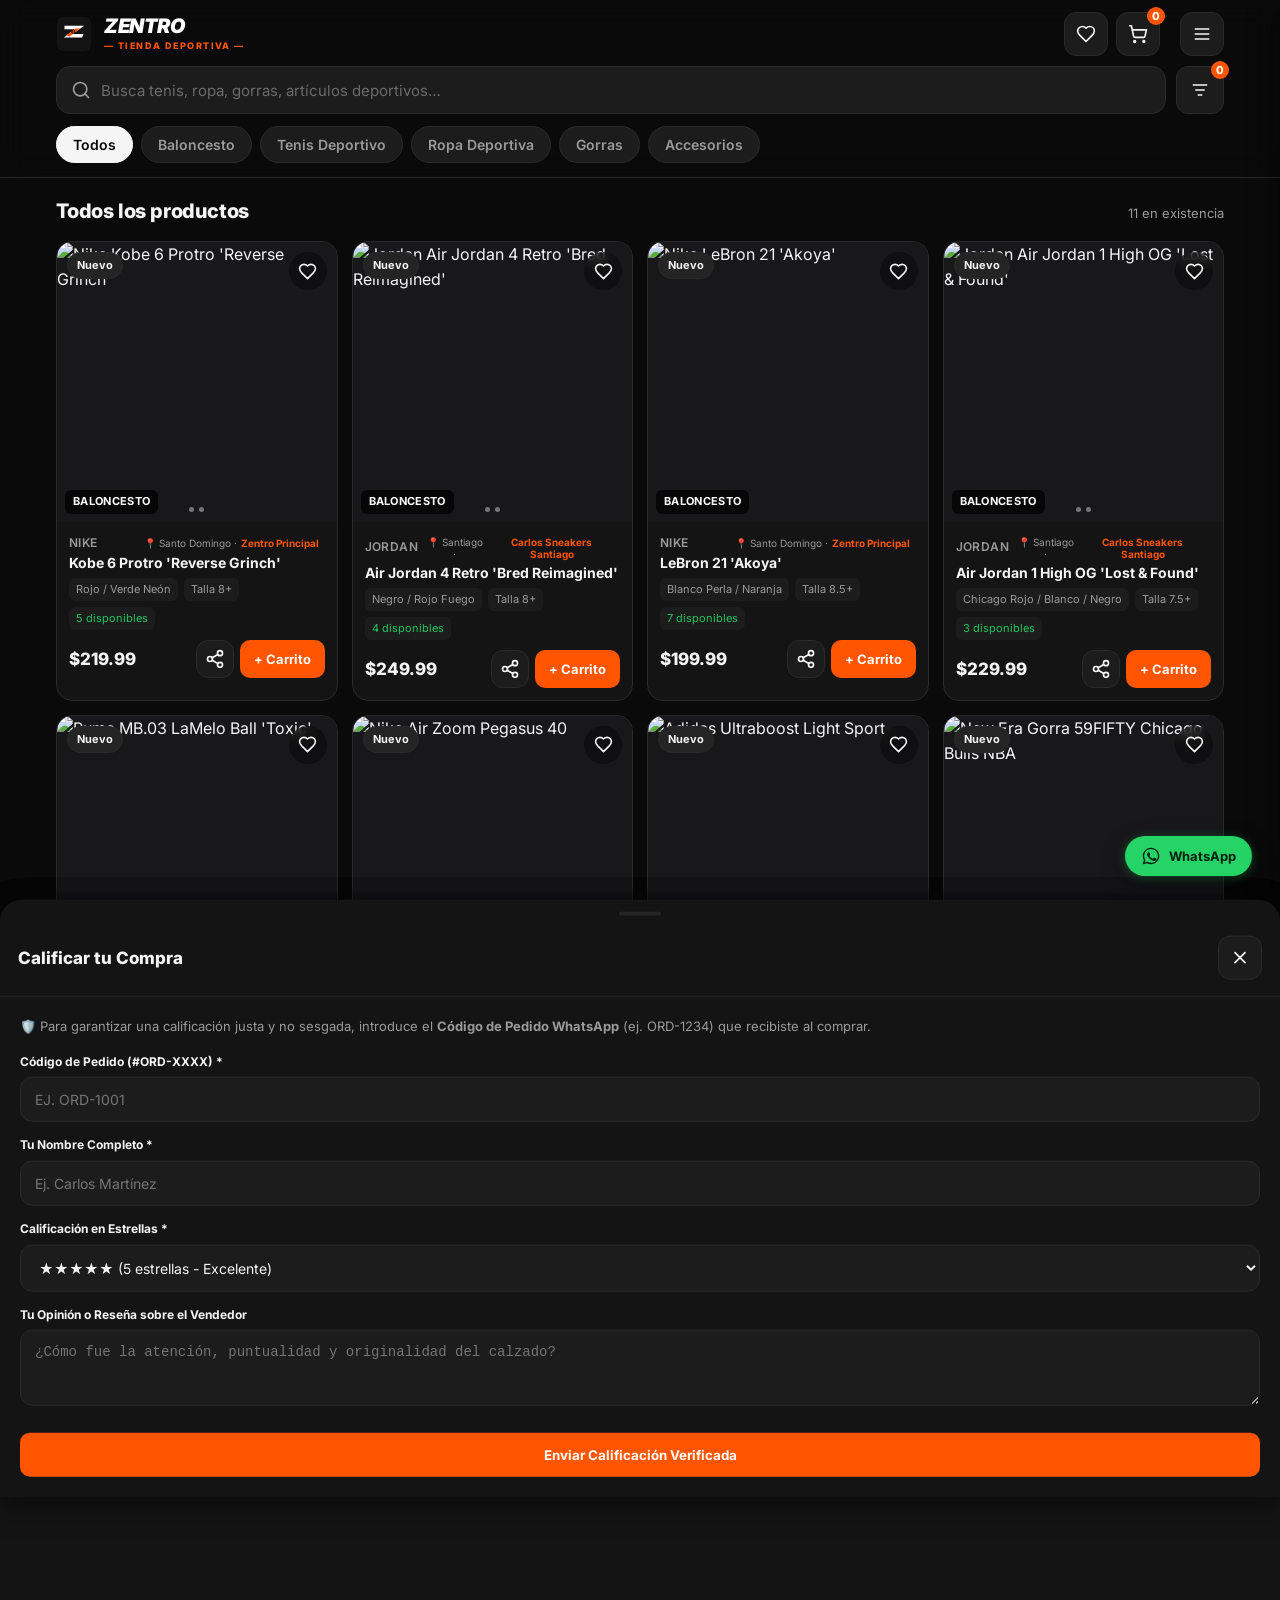
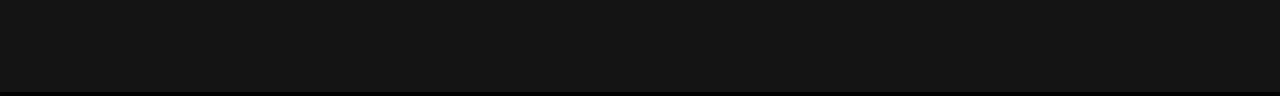
==== commit ed6f7122: "Add files via upload" ====
--- a/index.html
+++ b/index.html
@@ -16,6 +16,14 @@
       rel="stylesheet"
     />
     <link rel="stylesheet" href="css/styles.css" />
+    <!-- Google Analytics Tag -->
+    <script async src="https://www.googletagmanager.com/gtag/js?id=G-C86W6M1BSX"></script>
+    <script>
+      window.dataLayer = window.dataLayer || [];
+      function gtag(){dataLayer.push(arguments);}
+      gtag('js', new Date());
+      gtag('config', 'G-C86W6M1BSX');
+    </script>
   </head>
   <body>
     <!-- ===================== HEADER ===================== -->
@@ -62,7 +70,7 @@
           <input
             id="search-input"
             type="search"
-            placeholder="Busca tenis Kobe, Jordan, gorras, tallas…"
+            placeholder="Busca tenis, ropa, gorras, artículos deportivos…"
             autocomplete="off"
           />
         </div>
@@ -265,6 +273,62 @@
       <div class="panel-body product-detail" id="product-detail" style="padding:0"></div>
     </section>
 
+    <!-- Perfil / Tienda del Vendedor -->
+    <section class="sheet" id="sheet-seller-store" aria-label="Tienda del Vendedor" style="height:92vh">
+      <div class="sheet__handle"></div>
+      <div class="panel-head">
+        <h3 id="seller-store-title">Tienda del Vendedor</h3>
+        <button class="icon-btn" data-close aria-label="Cerrar"><svg viewBox="0 0 24 24" fill="none" stroke="currentColor" stroke-width="2" stroke-linecap="round"><path d="M18 6 6 18M6 6l12 12"/></svg></button>
+      </div>
+      <div class="panel-body" id="seller-store-body"></div>
+    </section>
+
+    <!-- Calificar Vendedor (Verificado con Pedido) -->
+    <section class="sheet" id="sheet-rate-seller" aria-label="Calificar Vendedor">
+      <div class="sheet__handle"></div>
+      <div class="panel-head">
+        <h3>Calificar tu Compra</h3>
+        <button class="icon-btn" data-close aria-label="Cerrar"><svg viewBox="0 0 24 24" fill="none" stroke="currentColor" stroke-width="2" stroke-linecap="round"><path d="M18 6 6 18M6 6l12 12"/></svg></button>
+      </div>
+      <div class="panel-body" style="padding:20px">
+        <p style="font-size:13px;color:var(--text-muted);margin-bottom:16px;line-height:1.5">
+          🛡️ Para garantizar una calificación justa y no sesgada, introduce el <b>Código de Pedido WhatsApp</b> (ej. ORD-1234) que recibiste al comprar.
+        </p>
+
+        <form id="rating-form" style="display:flex;flex-direction:column;gap:14px">
+          <div>
+            <label style="display:block;font-size:12px;font-weight:700;margin-bottom:6px">Código de Pedido (#ORD-XXXX) *</label>
+            <input class="checkout-input" id="rate-order-id" required placeholder="Ej. ORD-1001" style="text-transform:uppercase" />
+          </div>
+
+          <div>
+            <label style="display:block;font-size:12px;font-weight:700;margin-bottom:6px">Tu Nombre Completo *</label>
+            <input class="checkout-input" id="rate-customer-name" required placeholder="Ej. Carlos Martínez" />
+          </div>
+
+          <div>
+            <label style="display:block;font-size:12px;font-weight:700;margin-bottom:6px">Calificación en Estrellas *</label>
+            <select class="checkout-input" id="rate-stars" required>
+              <option value="5">★★★★★ (5 estrellas - Excelente)</option>
+              <option value="4">★★★★☆ (4 estrellas - Muy Bueno)</option>
+              <option value="3">★★★☆☆ (3 estrellas - Regular)</option>
+              <option value="2">★★☆☆☆ (2 estrellas - Malo)</option>
+              <option value="1">★☆☆☆☆ (1 estrella - Pésimo)</option>
+            </select>
+          </div>
+
+          <div>
+            <label style="display:block;font-size:12px;font-weight:700;margin-bottom:6px">Tu Opinión o Reseña sobre el Vendedor</label>
+            <textarea class="checkout-input" id="rate-comment" rows="3" placeholder="¿Cómo fue la atención, puntualidad y originalidad del calzado?"></textarea>
+          </div>
+
+          <button type="submit" class="btn-accent" style="padding:14px;margin-top:6px">
+            Enviar Calificación Verificada
+          </button>
+        </form>
+      </div>
+    </section>
+
     <!-- Toast -->
     <div class="toast" id="toast"></div>
 
--- a/css/styles.css
+++ b/css/styles.css
@@ -1235,3 +1235,66 @@
 .seller-tag b {
   color: var(--accent);
 }
+
+/* Optimización móvil para tarjetas de producto en 2 columnas */
+@media (max-width: 639px) {
+  .grid {
+    gap: 10px;
+  }
+  .card__body {
+    padding: 10px;
+  }
+  .card__model {
+    font-size: 13px;
+    min-height: 34px;
+    margin: 2px 0 4px;
+  }
+  .card__meta {
+    gap: 4px;
+    margin-bottom: 8px;
+  }
+  .card__meta small {
+    font-size: 10px;
+    padding: 2px 6px;
+  }
+  .card__foot {
+    flex-direction: column;
+    align-items: stretch;
+    gap: 6px;
+    margin-top: 4px;
+  }
+  .card__price {
+    font-size: 16px;
+    font-weight: 900;
+  }
+  .card__actions {
+    display: flex;
+    align-items: center;
+    gap: 6px;
+    width: 100%;
+  }
+  .card__buy {
+    flex: 1;
+    min-width: 0;
+    padding: 8px 10px;
+    font-size: 12px;
+    font-weight: 700;
+    text-align: center;
+    justify-content: center;
+    white-space: nowrap;
+    border-radius: 8px;
+    display: inline-flex;
+    align-items: center;
+  }
+  .card__actions .icon-btn {
+    width: 34px;
+    height: 34px;
+    flex-shrink: 0;
+    padding: 0;
+    border-radius: 8px;
+  }
+  .card__actions .icon-btn svg {
+    width: 16px;
+    height: 16px;
+  }
+}
